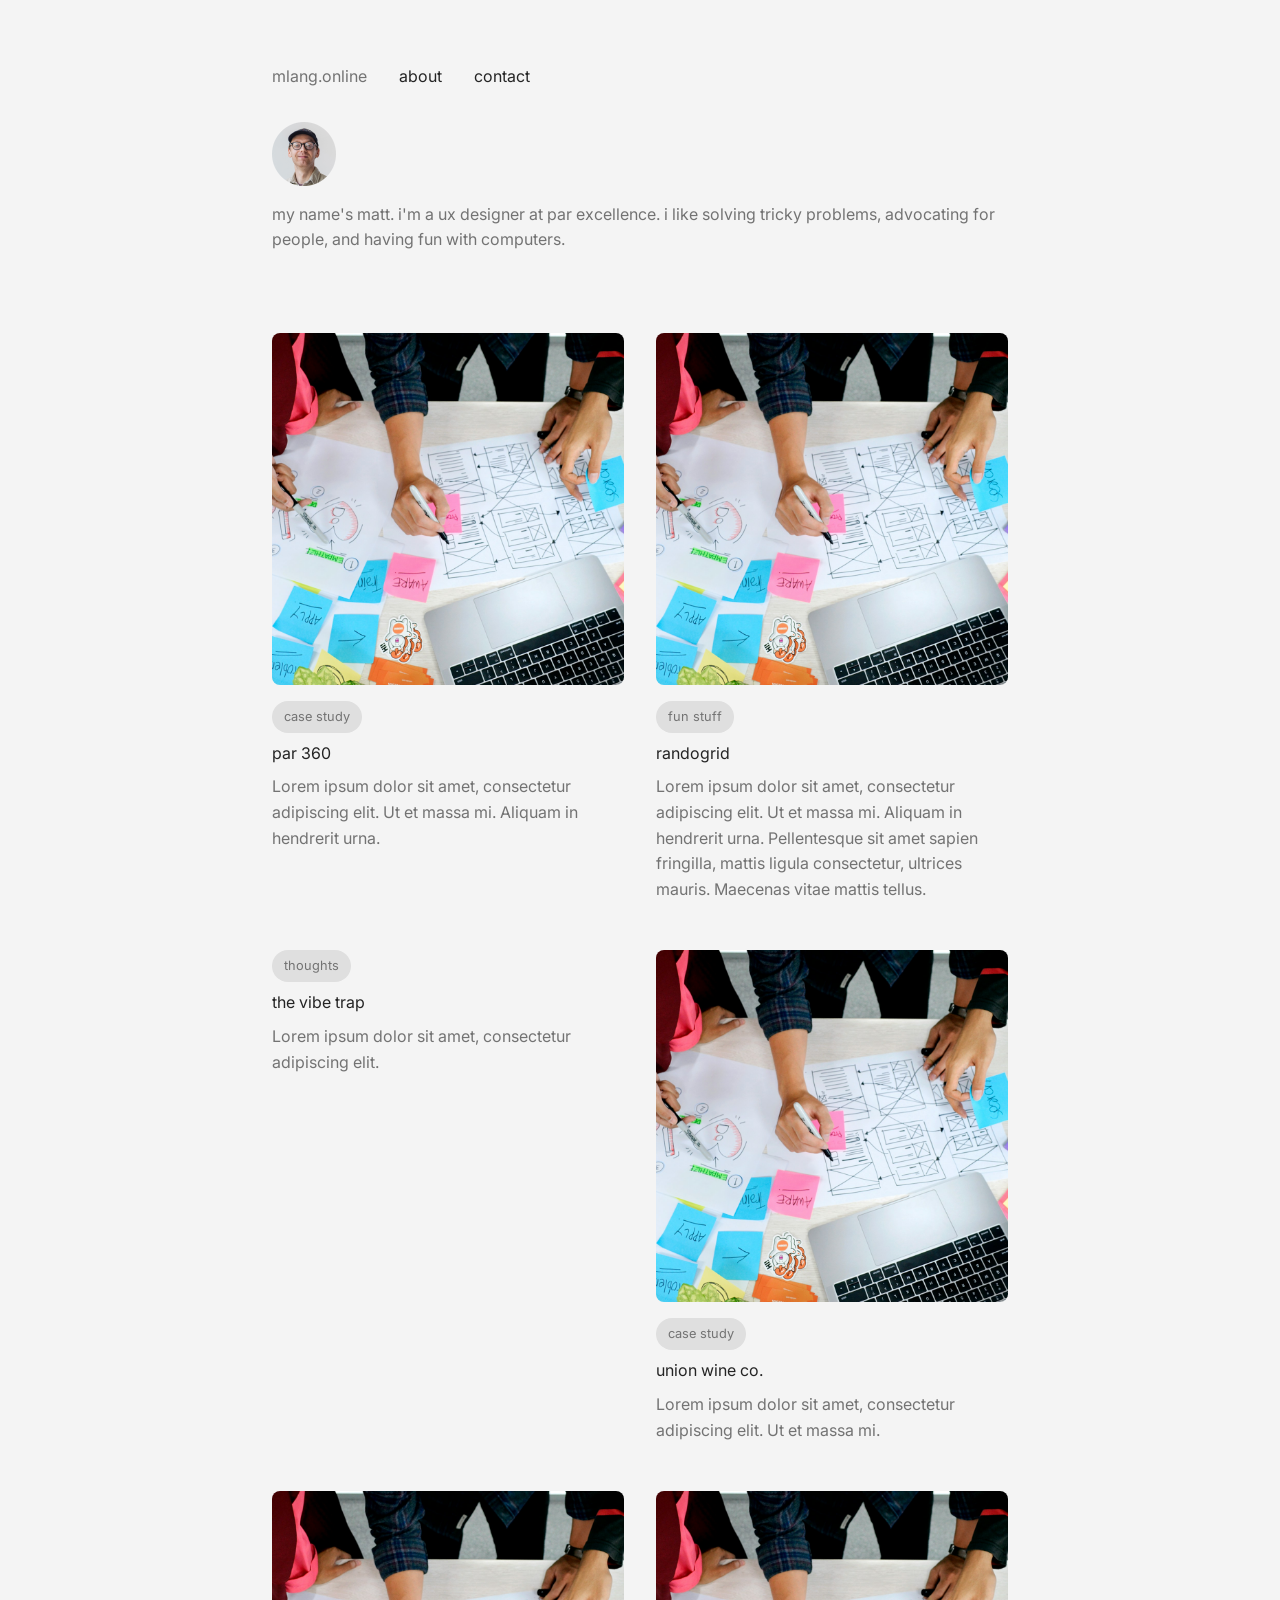
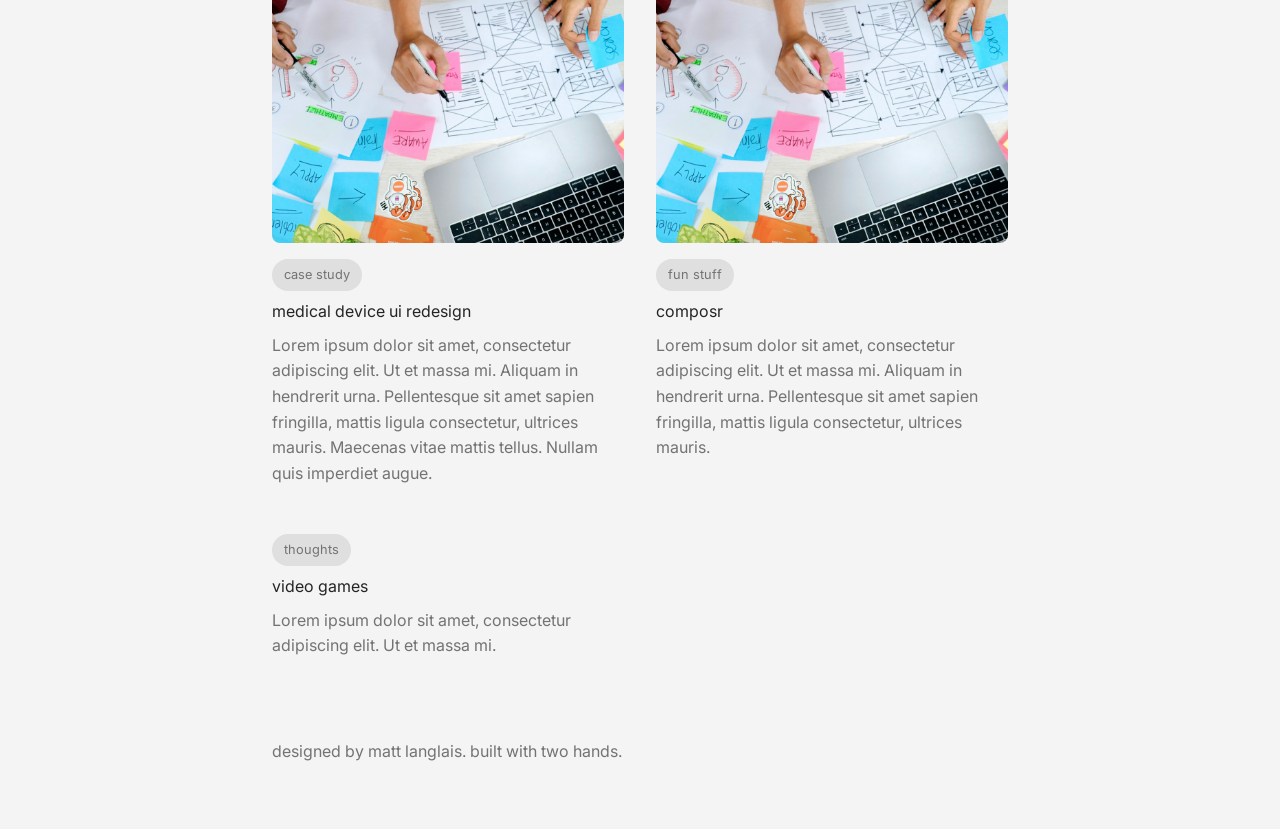
==== index.html @ 04b12a4b "Add files via upload" ====
<!DOCTYPE html>
<html lang="en">
    <head>
        <meta charset="UTF-8">
        <meta name="viewport" content="width=device-width, initial-scale=1.0">
        <title>mlang.online</title>

        <!-- Importing Inter -->
        <link rel="preconnect" href="https://fonts.googleapis.com">
        <link rel="preconnect" href="https://fonts.gstatic.com" crossorigin>
        <link href="https://fonts.googleapis.com/css2?family=Inter:wght@400;500;600;700&display=swap" rel="stylesheet">

        <link rel="stylesheet" href="style.css">
        <link rel="icon" href="images/mlang-favicon.png" type="image/png">
    </head>
    <body>
        <section>
            <div class="container">
                <div class="header">
                    <p>mlang.online</p>
                    <a href="/about" class="text-button">about</a>
                    <a href="/contact" class="text-button">contact</a>
                </div>
                <div class="hero">
                    <img src="images/me.png" alt="A professional headshot of a man wearing a baseball cap and smiling" class="hero-img">
                    <p>my name's matt. i'm a ux designer at par excellence. i like solving tricky problems, advocating for people, and having fun with computers.</p>
                </div>
            </div>
        </section>
        
        <section>
            <div class="container">
                    <div class="grid">
                        <a href="/project" class="card">
                            <img src="images/project-img-test.png" alt="test" class="card-img">
                            <p class="tag">case study</p>
                            <p class="p-title">par 360</p>
                            <p>Lorem ipsum dolor sit amet, consectetur adipiscing elit. Ut et massa mi. Aliquam in hendrerit urna.</p>
                        </a>
                        <a href="/project" class="card">
                            <img src="images/project-img-test.png" alt="test" class="card-img">
                            <p class="tag">fun stuff</p>
                            <p class="p-title">randogrid</p>
                            <p>Lorem ipsum dolor sit amet, consectetur adipiscing elit. Ut et massa mi. Aliquam in hendrerit urna. Pellentesque sit amet sapien fringilla, mattis ligula consectetur, ultrices mauris. Maecenas vitae mattis tellus.</p>
                        </a>
                        <a href="/project" class="card">
                            <p class="tag">thoughts</p>
                            <p class="p-title">the vibe trap</p>
                            <p>Lorem ipsum dolor sit amet, consectetur adipiscing elit.</p>
                        </a>
                        <a href="/project" class="card">
                            <img src="images/project-img-test.png" alt="test" class="card-img">
                            <p class="tag">case study</p>
                            <p class="p-title">union wine co.</p>
                            <p>Lorem ipsum dolor sit amet, consectetur adipiscing elit. Ut et massa mi.</p>
                        </a>
                        <a href="/project" class="card">
                            <img src="images/project-img-test.png" alt="test" class="card-img">
                            <p class="tag">case study</p>
                            <p class="p-title">medical device ui redesign</p>
                            <p>Lorem ipsum dolor sit amet, consectetur adipiscing elit. Ut et massa mi. Aliquam in hendrerit urna. Pellentesque sit amet sapien fringilla, mattis ligula consectetur, ultrices mauris. Maecenas vitae mattis tellus. Nullam quis imperdiet augue.</p>
                        </a>
                        <a href="/project" class="card">
                            <img src="images/project-img-test.png" alt="test" class="card-img">
                            <p class="tag">fun stuff</p>
                            <p class="p-title">composr</p>
                            <p>Lorem ipsum dolor sit amet, consectetur adipiscing elit. Ut et massa mi. Aliquam in hendrerit urna. Pellentesque sit amet sapien fringilla, mattis ligula consectetur, ultrices mauris.</p>
                        </a>
                        <a href="/project" class="card">
                            <p class="tag">thoughts</p>
                            <p class="p-title">video games</p>
                            <p>Lorem ipsum dolor sit amet, consectetur adipiscing elit. Ut et massa mi.</p>
                        </a>
                    </div>
            </div>
        </section>

        <section>
            <div class="container">
                <p>designed by matt langlais. built with two hands.</p>
            </div>
        </section>
    </body>
</html>
---- style.css ----
body,
h1,
h2,
h3,
h4,
h5,
h6,
p,
ul,
ol {
    margin: 0;
}

* {
    box-sizing: border-box;
}

:root {
    --font-body: "Inter", system-ui, sans-serif;
    --color-text: #737373;
    --color-text-button: #242424;
    --color-background: #f4f4f4;
    --color-card: white;
    --line-height: 1.6rem;
}

body {
    display: flex;
    flex-direction: column;
    align-items: center;
    margin: 0;
    padding: 5vw;
    gap: 4rem;
    font-family: var(--font-body);
    color: var(--color-text);
    background: var(--color-background);
}

section {
    display: flex;
    flex-direction: column;
    align-items: center;
    gap: 4rem;
    width: 100%;
}

.container {
    display: flex;
    flex-direction: column;
    align-items: flex-start;
    width: 100%;
    max-width: 736px;
    gap: 2rem;
}

.grid {
    display: grid;
    grid-template-columns: repeat(2, 1fr);
    column-gap: 2rem;
    row-gap: 1rem;
}

.header {
    display: flex;
    flex-direction: row;
    align-items: flex-start;
    gap: 2rem;
}

.hero {
    display: flex;
    flex-direction: column;
    gap: 1rem;
}

.card {
    position: relative;
    display: flex;
    flex-direction: column;
    align-items: flex-start;
    gap: 0.5rem;
    width: 100%;
    padding: 1rem 0;
    border-radius: 0.5rem;
    text-decoration: none;
    color: inherit;
}

.card::before {
    content: "";
    position: absolute;
    top: 0;
    bottom: 0;
    left: -1rem;
    right: -1rem;
    border-radius: 0.5rem;
    background: transparent;
    z-index: -1;

}

.card:hover::before {
    background-color: #ededed;
}

h1 {
    font-size: 3rem;
    line-height: 4rem;
    font-weight: 700;
}

p {
    max-width: 100%;
    font-size: 1rem;
    line-height: var(--line-height);
    font-weight: 400;
}

.p-title {
    color: #242424;
}

.tag {
    font-size: 0.8rem;
    line-height: 1rem;
    background-color: #dfdfdf;
    padding: 0.5rem 0.75rem;
    border-radius: 4rem;
    width: auto;
}

.text-button {
    display: inline-flex;
    color: var(--color-text-button);
    border: none;
    font-size: 1rem;
    line-height: var(--line-height);
    font-weight: 400;
    cursor: pointer;
    text-decoration: none;
}

.text-button:hover {
    text-decoration: underline;
}

img {
    display: block;
    max-width: 100%;
    height: auto;
    border-radius: 0.5rem;
}

.hero-img {
    width: 4rem;
}

.card-img {
    width: 100%;
    aspect-ratio: 1/1;
    object-fit: cover;
    margin-bottom: 0.5rem;
}
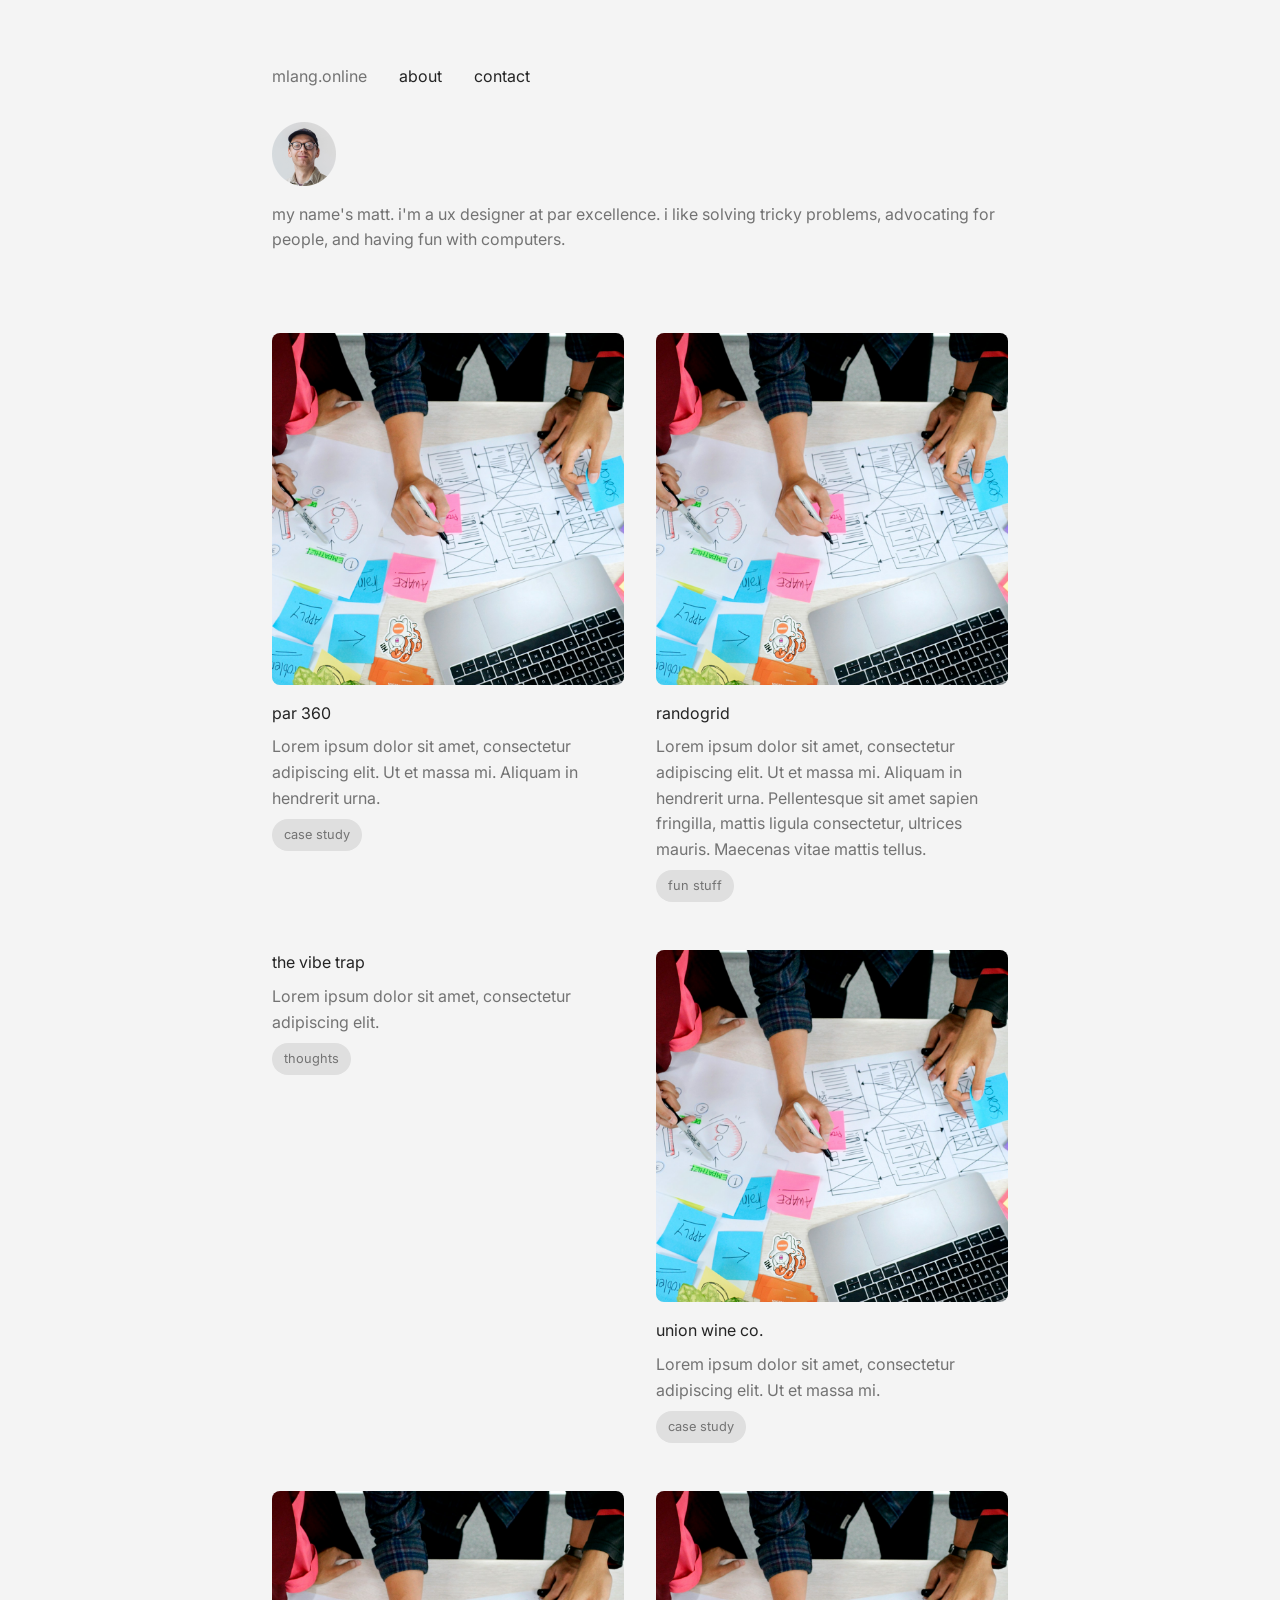
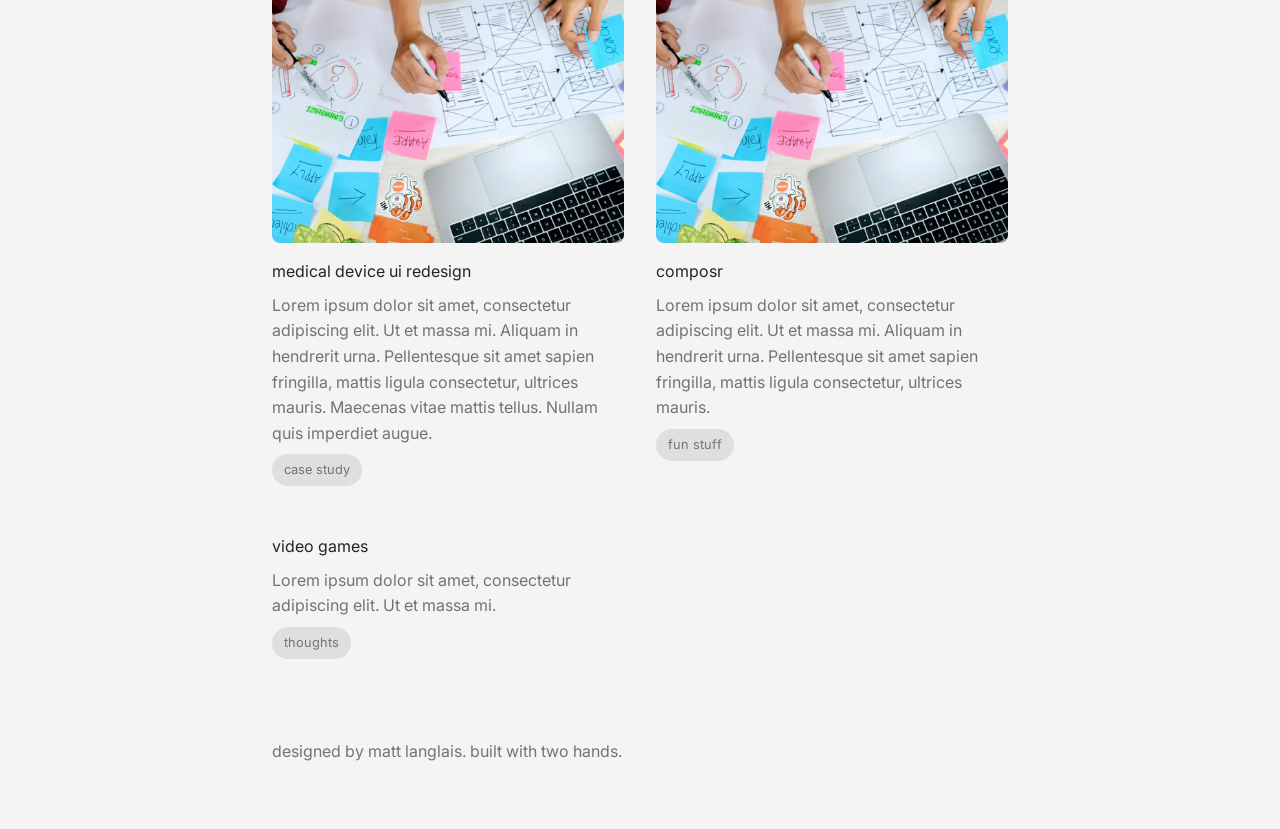
==== commit bdc970d7: "Adding js for home page grid" ====
--- a/index.html
+++ b/index.html
@@ -33,43 +33,43 @@
                     <div class="grid">
                         <a href="/project" class="card">
                             <img src="images/project-img-test.png" alt="test" class="card-img">
-                            <p class="tag">case study</p>
                             <p class="p-title">par 360</p>
                             <p>Lorem ipsum dolor sit amet, consectetur adipiscing elit. Ut et massa mi. Aliquam in hendrerit urna.</p>
+                            <p class="tag">case study</p>
                         </a>
                         <a href="/project" class="card">
                             <img src="images/project-img-test.png" alt="test" class="card-img">
-                            <p class="tag">fun stuff</p>
                             <p class="p-title">randogrid</p>
                             <p>Lorem ipsum dolor sit amet, consectetur adipiscing elit. Ut et massa mi. Aliquam in hendrerit urna. Pellentesque sit amet sapien fringilla, mattis ligula consectetur, ultrices mauris. Maecenas vitae mattis tellus.</p>
+                            <p class="tag">fun stuff</p>
                         </a>
                         <a href="/project" class="card">
-                            <p class="tag">thoughts</p>
                             <p class="p-title">the vibe trap</p>
                             <p>Lorem ipsum dolor sit amet, consectetur adipiscing elit.</p>
+                            <p class="tag">thoughts</p>
                         </a>
                         <a href="/project" class="card">
                             <img src="images/project-img-test.png" alt="test" class="card-img">
-                            <p class="tag">case study</p>
                             <p class="p-title">union wine co.</p>
                             <p>Lorem ipsum dolor sit amet, consectetur adipiscing elit. Ut et massa mi.</p>
+                            <p class="tag">case study</p>
                         </a>
                         <a href="/project" class="card">
                             <img src="images/project-img-test.png" alt="test" class="card-img">
-                            <p class="tag">case study</p>
                             <p class="p-title">medical device ui redesign</p>
                             <p>Lorem ipsum dolor sit amet, consectetur adipiscing elit. Ut et massa mi. Aliquam in hendrerit urna. Pellentesque sit amet sapien fringilla, mattis ligula consectetur, ultrices mauris. Maecenas vitae mattis tellus. Nullam quis imperdiet augue.</p>
+                            <p class="tag">case study</p>
                         </a>
                         <a href="/project" class="card">
                             <img src="images/project-img-test.png" alt="test" class="card-img">
-                            <p class="tag">fun stuff</p>
                             <p class="p-title">composr</p>
                             <p>Lorem ipsum dolor sit amet, consectetur adipiscing elit. Ut et massa mi. Aliquam in hendrerit urna. Pellentesque sit amet sapien fringilla, mattis ligula consectetur, ultrices mauris.</p>
+                            <p class="tag">fun stuff</p>
                         </a>
                         <a href="/project" class="card">
-                            <p class="tag">thoughts</p>
                             <p class="p-title">video games</p>
                             <p>Lorem ipsum dolor sit amet, consectetur adipiscing elit. Ut et massa mi.</p>
+                            <p class="tag">thoughts</p>
                         </a>
                     </div>
             </div>
@@ -80,5 +80,7 @@
                 <p>designed by matt langlais. built with two hands.</p>
             </div>
         </section>
+    
+        <script src="script.js"></script>
     </body>
 </html>
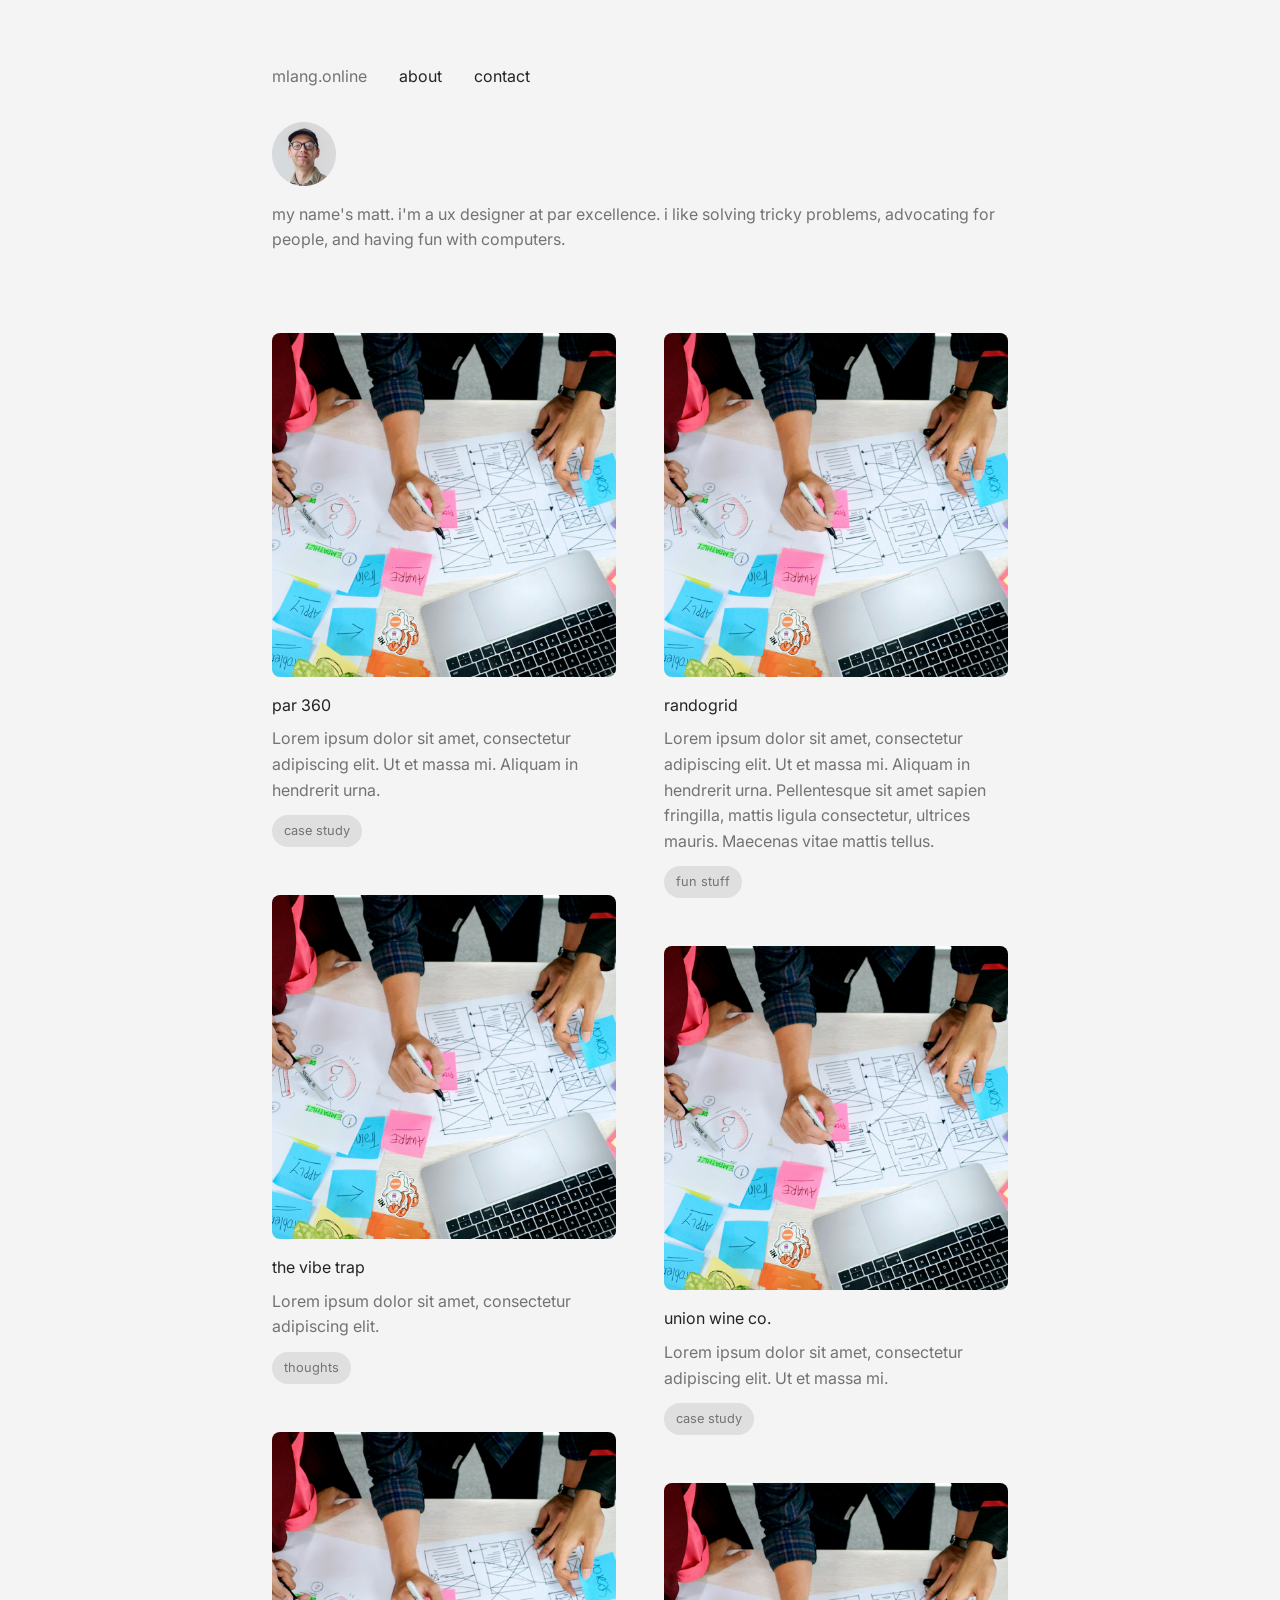
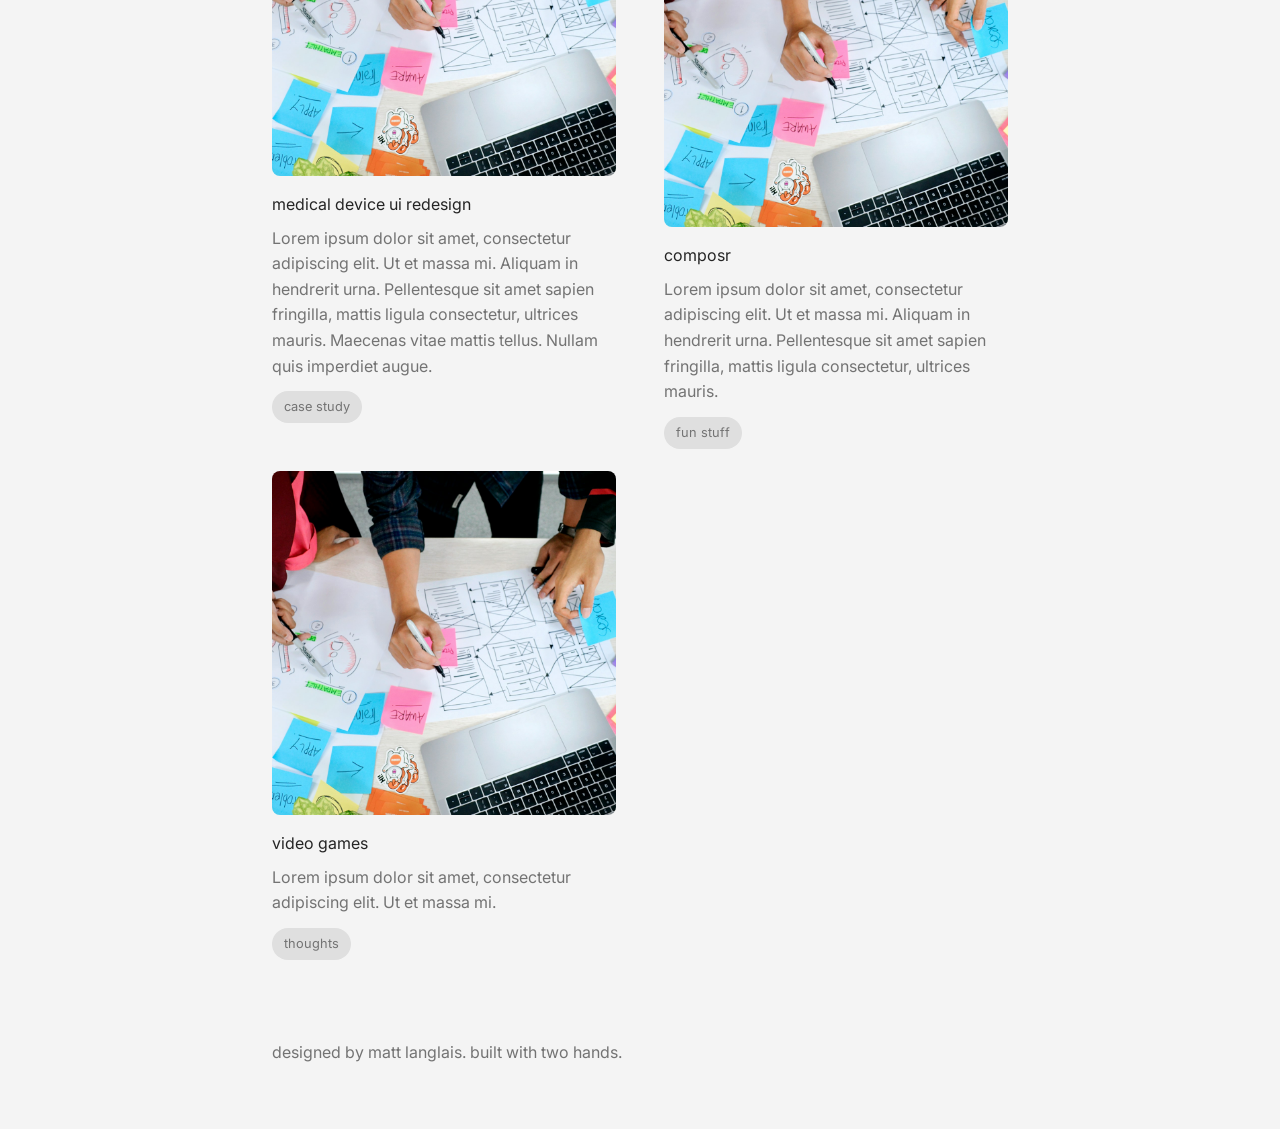
==== commit 0e228170: "Add files via upload" ====
--- a/index.html
+++ b/index.html
@@ -44,6 +44,7 @@
                             <p class="tag">fun stuff</p>
                         </a>
                         <a href="/project" class="card">
+                            <img src="images/project-img-test.png" alt="test" class="card-img">
                             <p class="p-title">the vibe trap</p>
                             <p>Lorem ipsum dolor sit amet, consectetur adipiscing elit.</p>
                             <p class="tag">thoughts</p>
@@ -67,6 +68,7 @@
                             <p class="tag">fun stuff</p>
                         </a>
                         <a href="/project" class="card">
+                            <img src="images/project-img-test.png" alt="test" class="card-img">
                             <p class="p-title">video games</p>
                             <p>Lorem ipsum dolor sit amet, consectetur adipiscing elit. Ut et massa mi.</p>
                             <p class="tag">thoughts</p>
--- a/style.css
+++ b/style.css
@@ -54,10 +54,16 @@
 }
 
 .grid {
-    display: grid;
-    grid-template-columns: repeat(2, 1fr);
-    column-gap: 2rem;
-    row-gap: 1rem;
+    display: flex;
+    gap: 3rem;
+    align-items: flex-start;
+}
+
+.column {
+    flex: 1;
+    display: flex;
+    flex-direction: column;
+    gap: 1rem;
 }
 
 .header {
@@ -127,6 +133,7 @@
     padding: 0.5rem 0.75rem;
     border-radius: 4rem;
     width: auto;
+    margin-top: 0.25rem;
 }
 
 .text-button {
@@ -160,4 +167,15 @@
     aspect-ratio: 1/1;
     object-fit: cover;
     margin-bottom: 0.5rem;
+}
+
+@media (max-width: 700px) {
+    .grid {
+        flex-direction: column;
+        gap: 0;
+    }
+
+    .column {
+        width: 100%;
+    }
 }
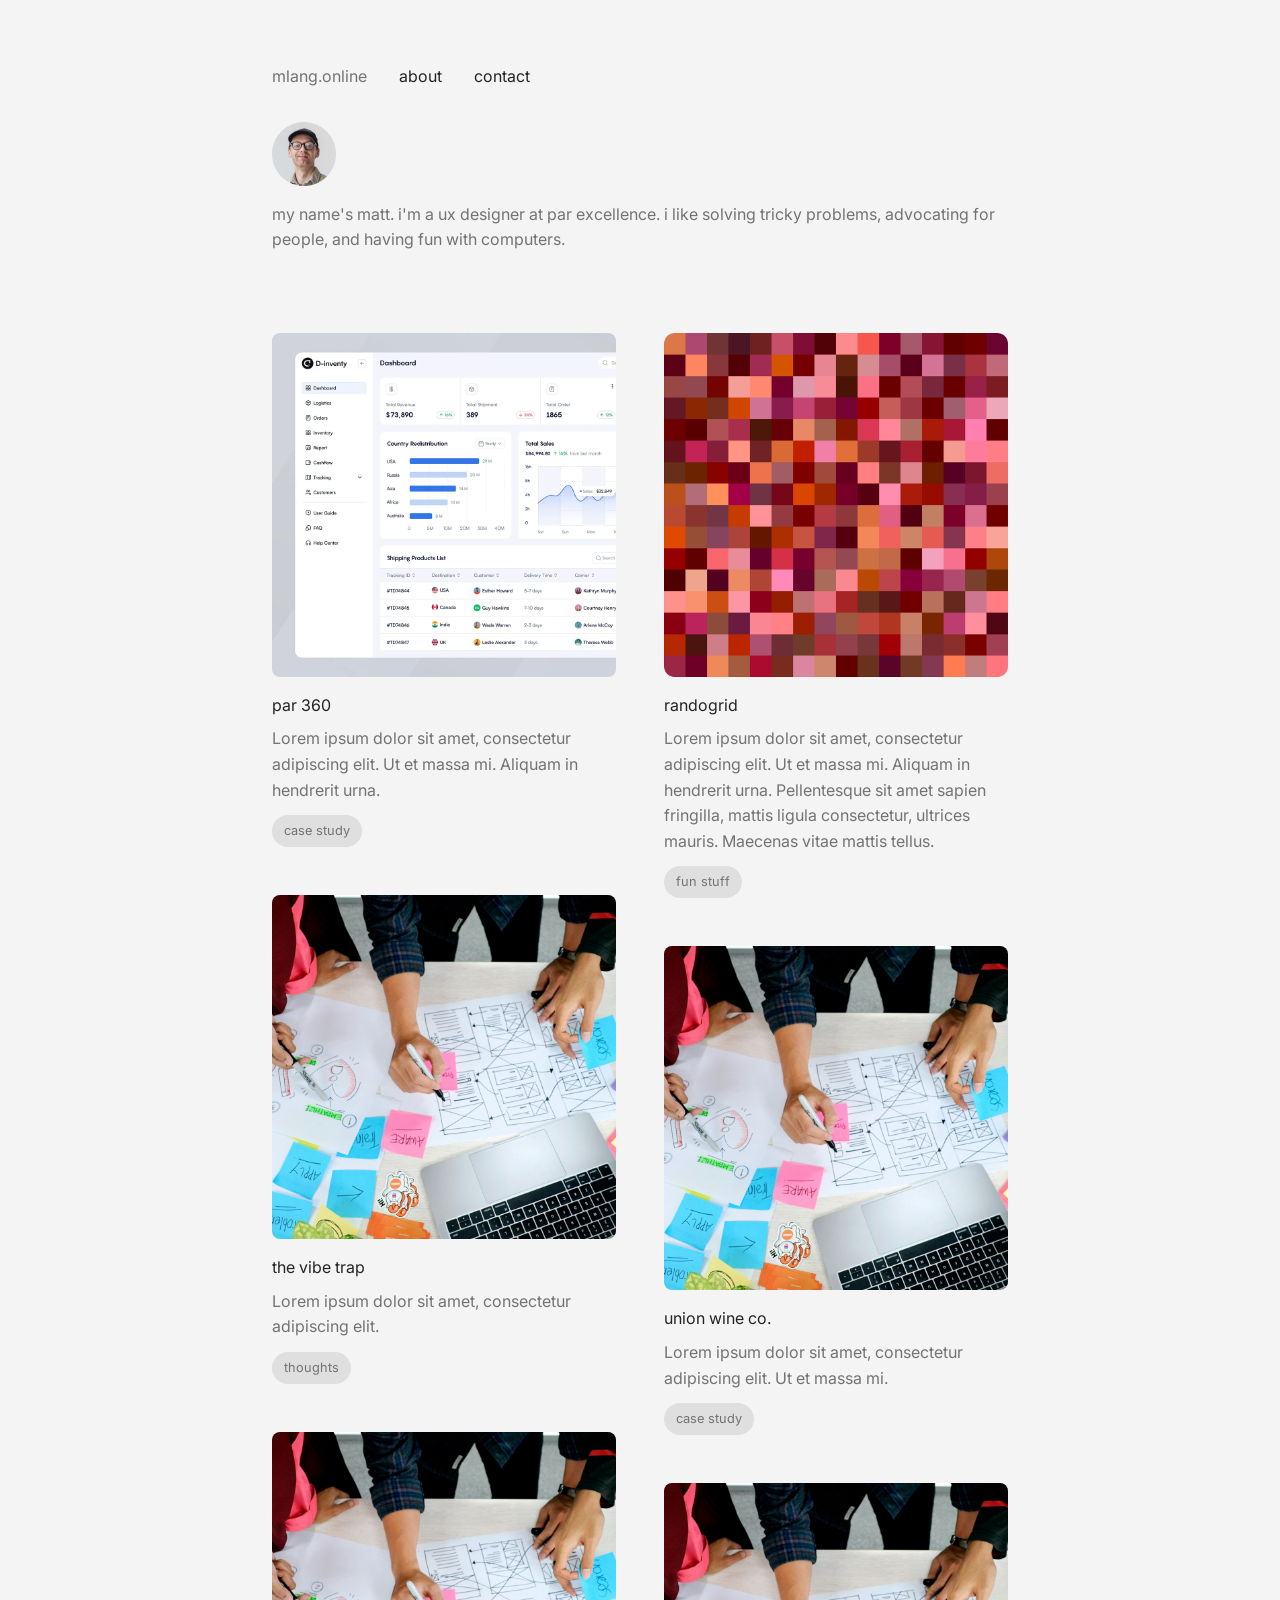
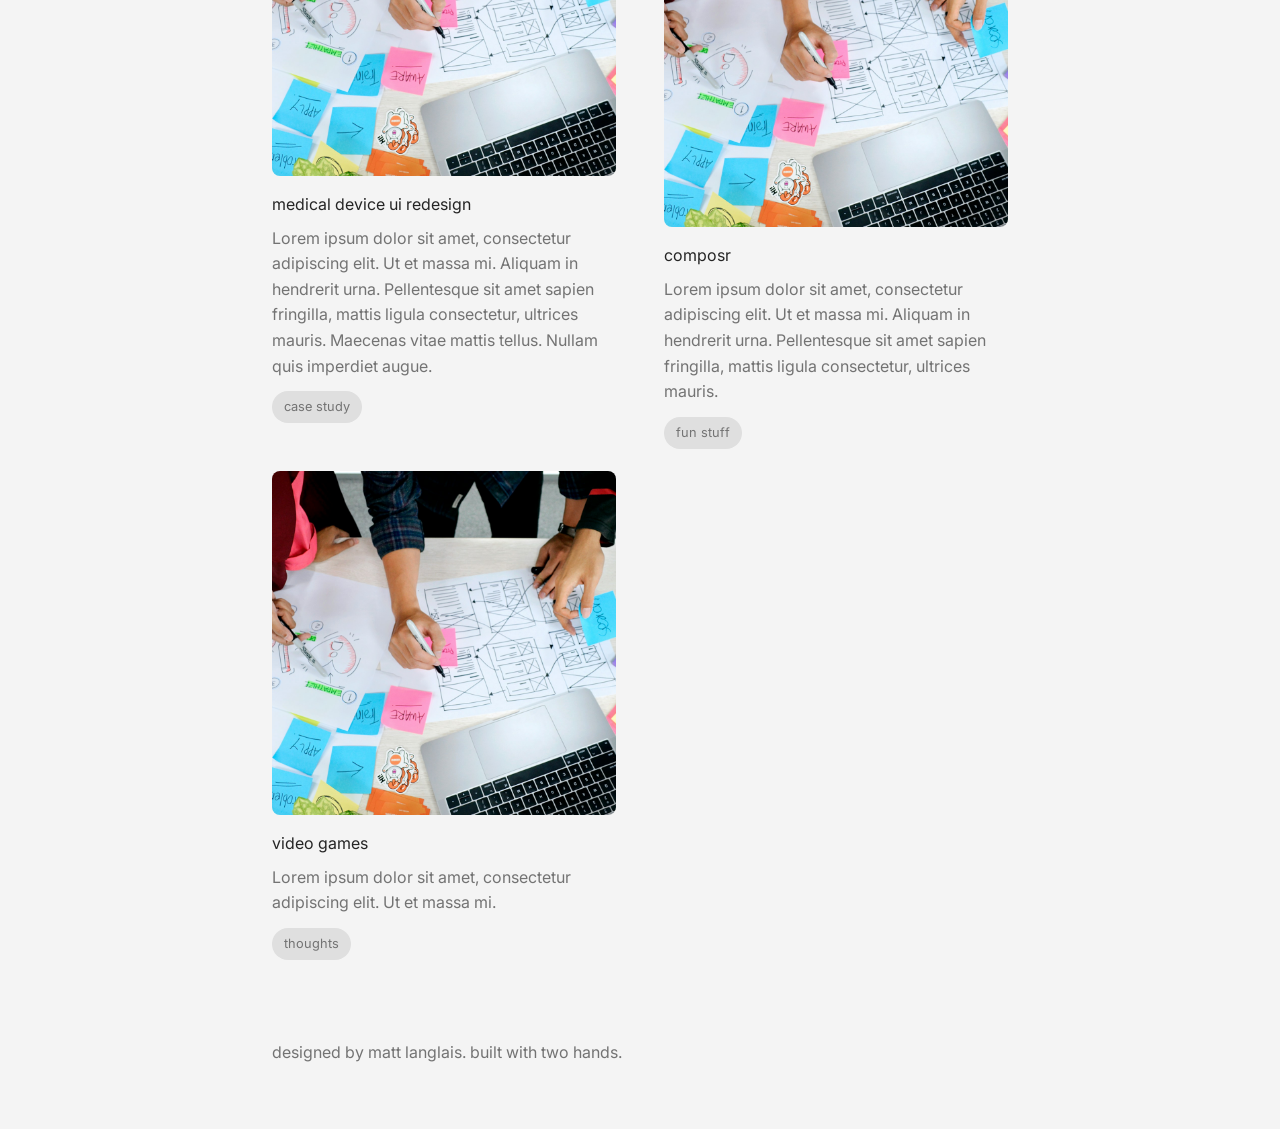
==== commit 543a71ec: "Add files via upload" ====
--- a/index.html
+++ b/index.html
@@ -32,13 +32,13 @@
             <div class="container">
                     <div class="grid">
                         <a href="/project" class="card">
-                            <img src="images/project-img-test.png" alt="test" class="card-img">
+                            <img src="images/par-360.png" alt="test" class="card-img">
                             <p class="p-title">par 360</p>
                             <p>Lorem ipsum dolor sit amet, consectetur adipiscing elit. Ut et massa mi. Aliquam in hendrerit urna.</p>
                             <p class="tag">case study</p>
                         </a>
                         <a href="/project" class="card">
-                            <img src="images/project-img-test.png" alt="test" class="card-img">
+                            <img src="images/randogrid.png" alt="test" class="card-img">
                             <p class="p-title">randogrid</p>
                             <p>Lorem ipsum dolor sit amet, consectetur adipiscing elit. Ut et massa mi. Aliquam in hendrerit urna. Pellentesque sit amet sapien fringilla, mattis ligula consectetur, ultrices mauris. Maecenas vitae mattis tellus.</p>
                             <p class="tag">fun stuff</p>
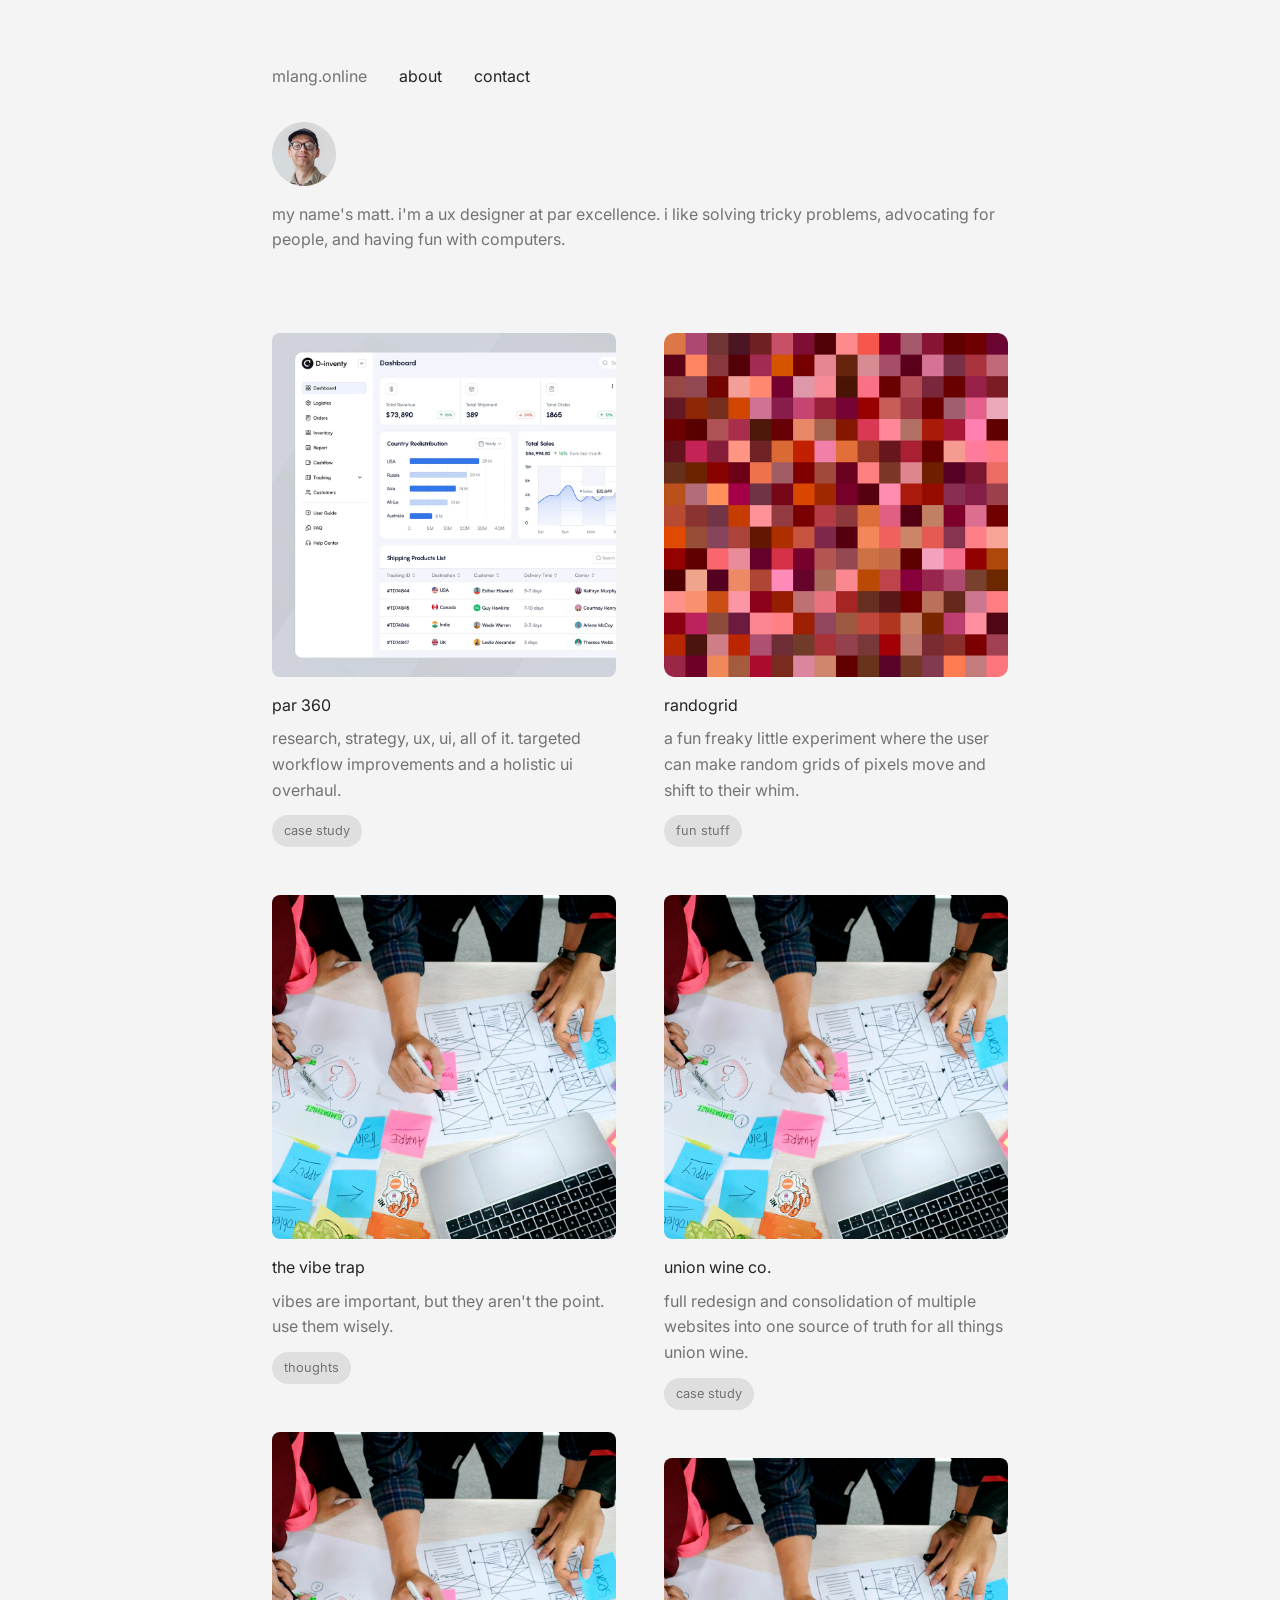
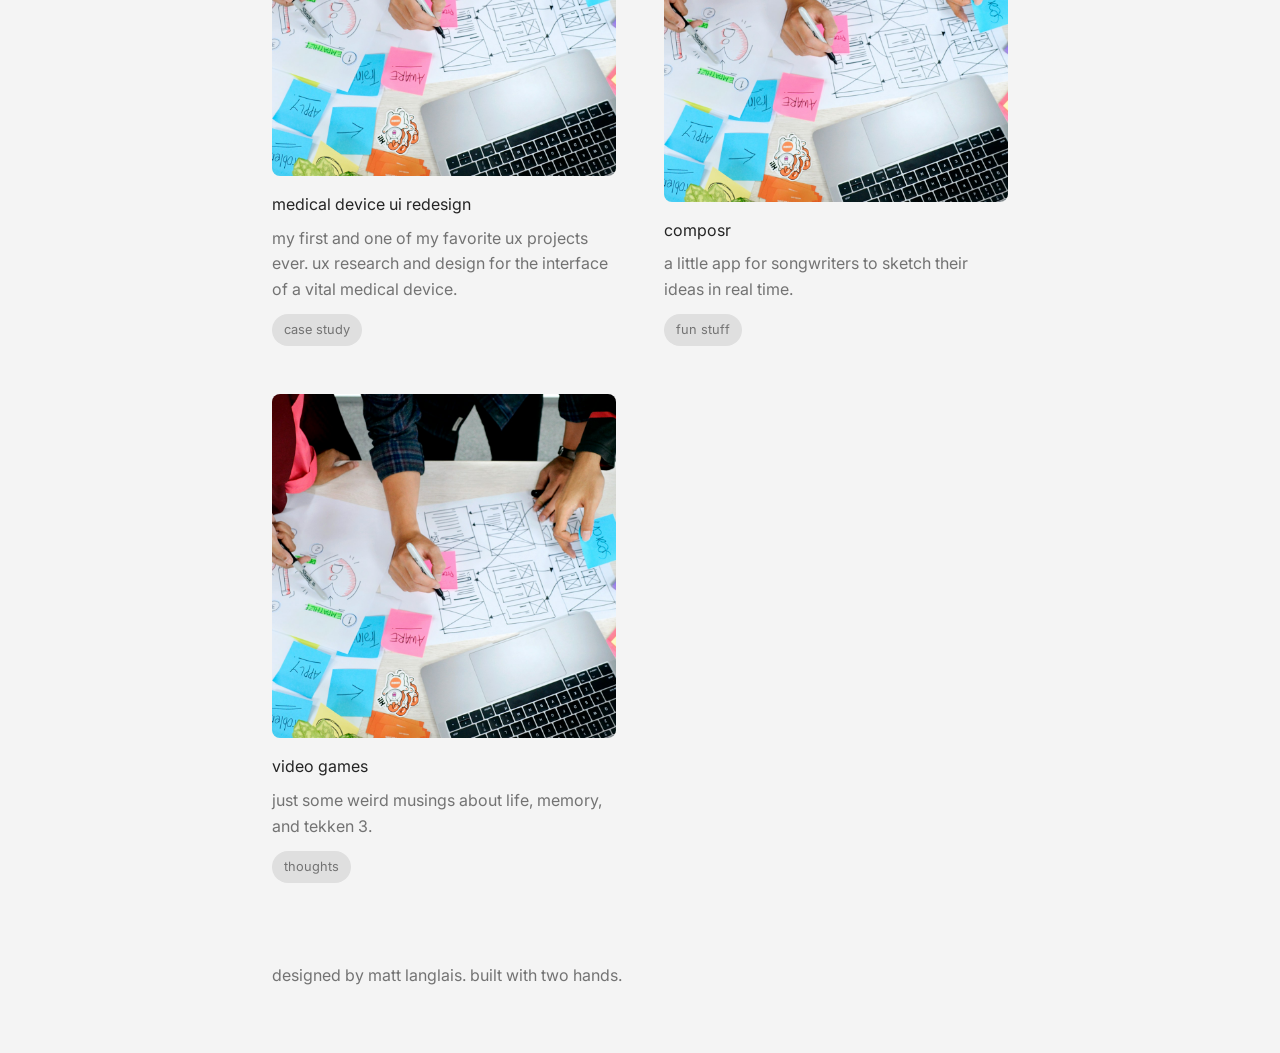
==== commit ea8e93d5: "Add files via upload" ====
--- a/index.html
+++ b/index.html
@@ -34,43 +34,43 @@
                         <a href="/project" class="card">
                             <img src="images/par-360.png" alt="test" class="card-img">
                             <p class="p-title">par 360</p>
-                            <p>Lorem ipsum dolor sit amet, consectetur adipiscing elit. Ut et massa mi. Aliquam in hendrerit urna.</p>
+                            <p>research, strategy, ux, ui, all of it. targeted workflow improvements and a holistic ui overhaul.</p>
                             <p class="tag">case study</p>
                         </a>
                         <a href="/project" class="card">
                             <img src="images/randogrid.png" alt="test" class="card-img">
                             <p class="p-title">randogrid</p>
-                            <p>Lorem ipsum dolor sit amet, consectetur adipiscing elit. Ut et massa mi. Aliquam in hendrerit urna. Pellentesque sit amet sapien fringilla, mattis ligula consectetur, ultrices mauris. Maecenas vitae mattis tellus.</p>
+                            <p>a fun freaky little experiment where the user can make random grids of pixels move and shift to their whim.</p>
                             <p class="tag">fun stuff</p>
                         </a>
                         <a href="/project" class="card">
                             <img src="images/project-img-test.png" alt="test" class="card-img">
                             <p class="p-title">the vibe trap</p>
-                            <p>Lorem ipsum dolor sit amet, consectetur adipiscing elit.</p>
+                            <p>vibes are important, but they aren't the point. use them wisely.</p>
                             <p class="tag">thoughts</p>
                         </a>
                         <a href="/project" class="card">
                             <img src="images/project-img-test.png" alt="test" class="card-img">
                             <p class="p-title">union wine co.</p>
-                            <p>Lorem ipsum dolor sit amet, consectetur adipiscing elit. Ut et massa mi.</p>
+                            <p>full redesign and consolidation of multiple websites into one source of truth for all things union wine.</p>
                             <p class="tag">case study</p>
                         </a>
                         <a href="/project" class="card">
                             <img src="images/project-img-test.png" alt="test" class="card-img">
                             <p class="p-title">medical device ui redesign</p>
-                            <p>Lorem ipsum dolor sit amet, consectetur adipiscing elit. Ut et massa mi. Aliquam in hendrerit urna. Pellentesque sit amet sapien fringilla, mattis ligula consectetur, ultrices mauris. Maecenas vitae mattis tellus. Nullam quis imperdiet augue.</p>
+                            <p>my first and one of my favorite ux projects ever. ux research and design for the interface of a vital medical device.</p>
                             <p class="tag">case study</p>
                         </a>
                         <a href="/project" class="card">
                             <img src="images/project-img-test.png" alt="test" class="card-img">
                             <p class="p-title">composr</p>
-                            <p>Lorem ipsum dolor sit amet, consectetur adipiscing elit. Ut et massa mi. Aliquam in hendrerit urna. Pellentesque sit amet sapien fringilla, mattis ligula consectetur, ultrices mauris.</p>
+                            <p>a little app for songwriters to sketch their ideas in real time.</p>
                             <p class="tag">fun stuff</p>
                         </a>
                         <a href="/project" class="card">
                             <img src="images/project-img-test.png" alt="test" class="card-img">
                             <p class="p-title">video games</p>
-                            <p>Lorem ipsum dolor sit amet, consectetur adipiscing elit. Ut et massa mi.</p>
+                            <p>just some weird musings about life, memory, and tekken 3.</p>
                             <p class="tag">thoughts</p>
                         </a>
                     </div>
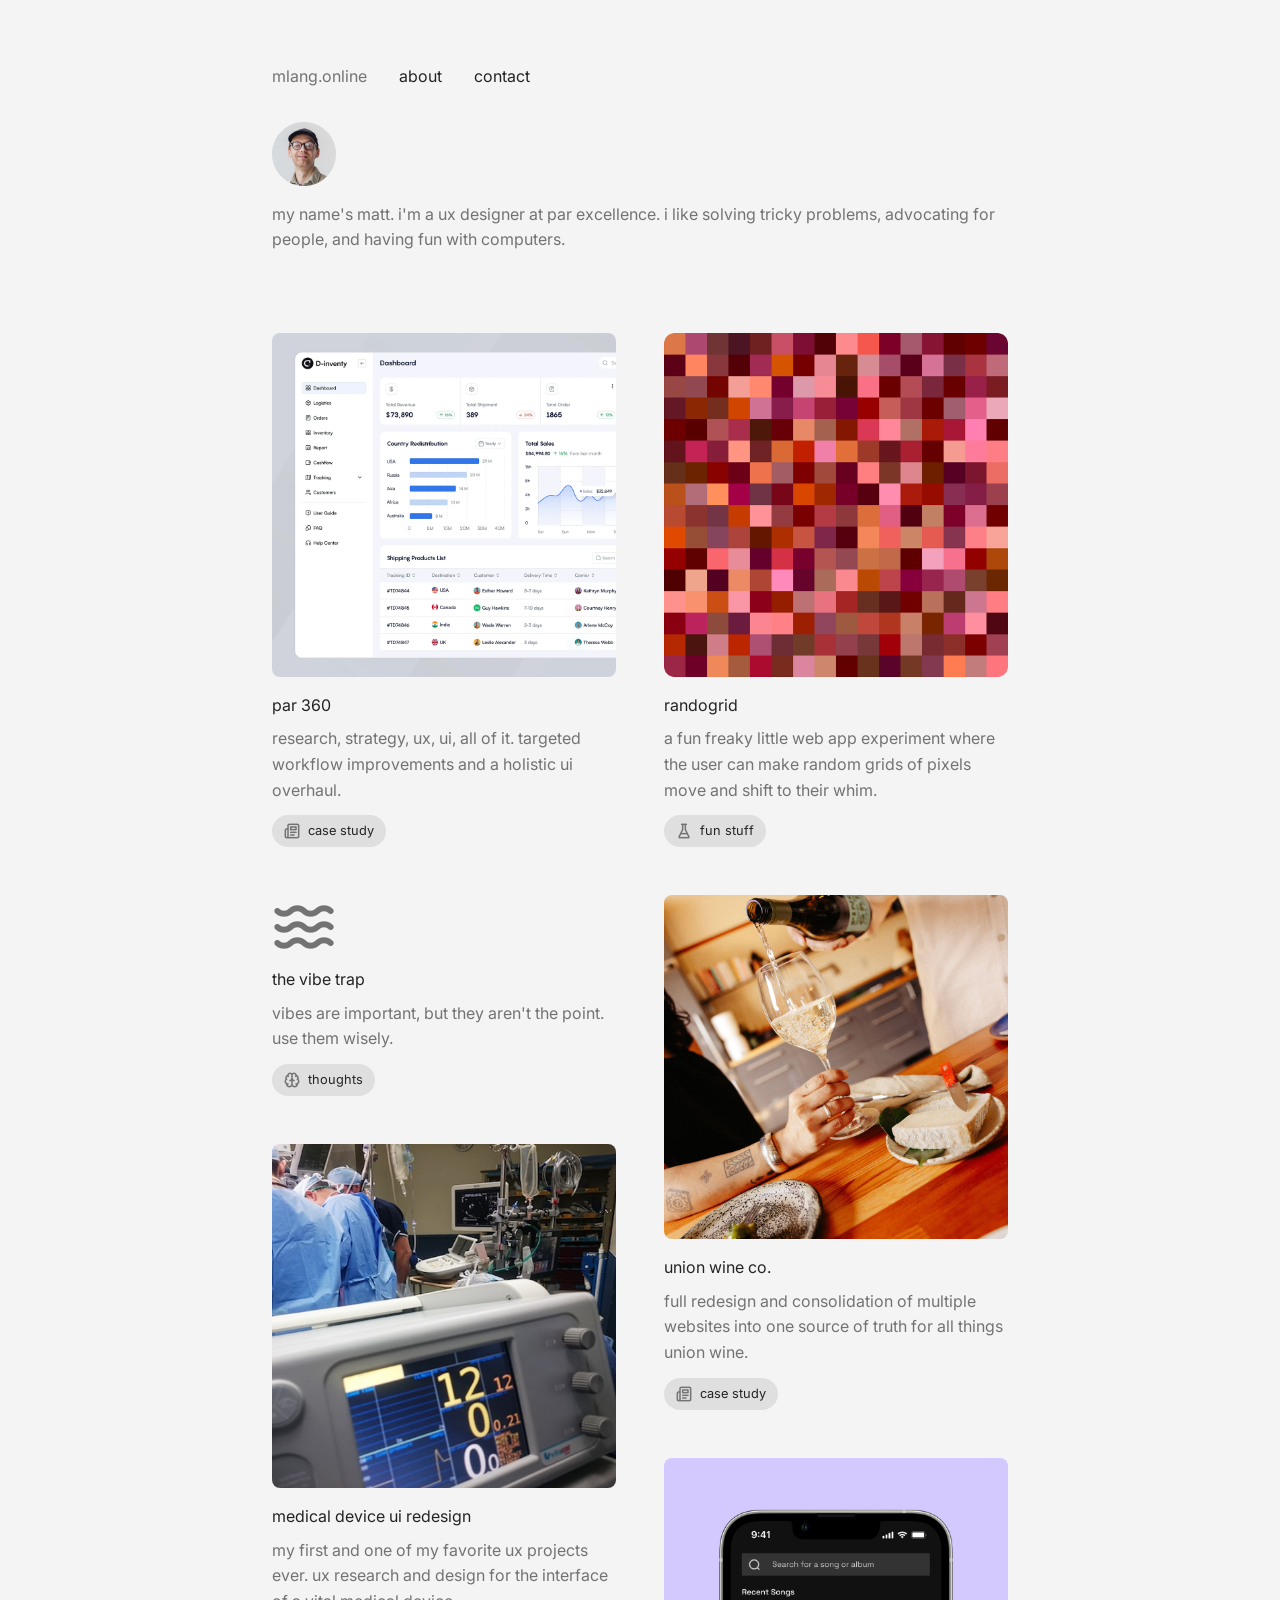
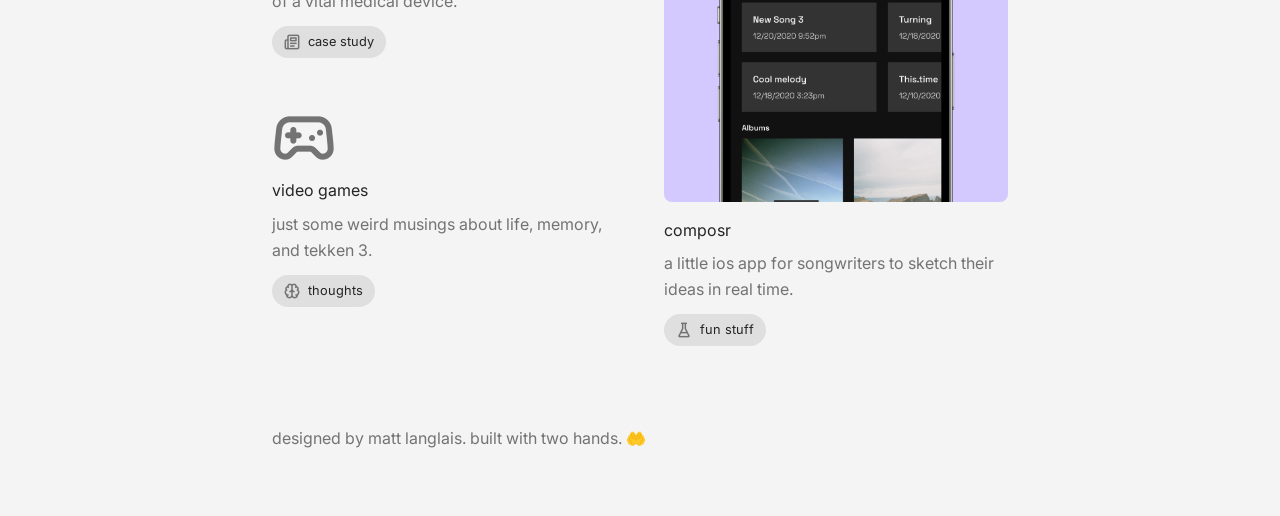
==== commit fec4967c: "Add files via upload" ====
--- a/index.html
+++ b/index.html
@@ -35,43 +35,64 @@
                             <img src="images/par-360.png" alt="test" class="card-img">
                             <p class="p-title">par 360</p>
                             <p>research, strategy, ux, ui, all of it. targeted workflow improvements and a holistic ui overhaul.</p>
-                            <p class="tag">case study</p>
+                            <span class="tag">
+                                <img src="images/icons/case-study.png" alt="" aria-hidden="true">
+                                case study
+                            </span>
                         </a>
                         <a href="/project" class="card">
                             <img src="images/randogrid.png" alt="test" class="card-img">
                             <p class="p-title">randogrid</p>
-                            <p>a fun freaky little experiment where the user can make random grids of pixels move and shift to their whim.</p>
-                            <p class="tag">fun stuff</p>
+                            <p>a fun freaky little web app experiment where the user can make random grids of pixels move and shift to their whim.</p>
+                            <span class="tag">
+                                <img src="images/icons/fun-stuff.png" alt="" aria-hidden="true">
+                                fun stuff
+                            </span>
                         </a>
                         <a href="/project" class="card">
-                            <img src="images/project-img-test.png" alt="test" class="card-img">
+                            <img src="images/icons/vibe-trap.png" alt="" class="hero-img" aria-hidden="true">
                             <p class="p-title">the vibe trap</p>
                             <p>vibes are important, but they aren't the point. use them wisely.</p>
-                            <p class="tag">thoughts</p>
+                            <span class="tag">
+                                <img src="images/icons/thoughts.png" alt="" aria-hidden="true">
+                                thoughts
+                            </span>
                         </a>
                         <a href="/project" class="card">
-                            <img src="images/project-img-test.png" alt="test" class="card-img">
+                            <img src="images/union-wine.jpg" alt="test" class="card-img">
                             <p class="p-title">union wine co.</p>
                             <p>full redesign and consolidation of multiple websites into one source of truth for all things union wine.</p>
-                            <p class="tag">case study</p>
+                            <span class="tag">
+                                <img src="images/icons/case-study.png" alt="" aria-hidden="true">
+                                case study
+                            </span>
                         </a>
                         <a href="/project" class="card">
-                            <img src="images/project-img-test.png" alt="test" class="card-img">
+                            <img src="images/medical-device.png" alt="test" class="card-img">
                             <p class="p-title">medical device ui redesign</p>
                             <p>my first and one of my favorite ux projects ever. ux research and design for the interface of a vital medical device.</p>
-                            <p class="tag">case study</p>
+                            <span class="tag">
+                                <img src="images/icons/case-study.png" alt="" aria-hidden="true">
+                                case study
+                            </span>
                         </a>
                         <a href="/project" class="card">
-                            <img src="images/project-img-test.png" alt="test" class="card-img">
+                            <img src="images/composr.png" alt="test" class="card-img">
                             <p class="p-title">composr</p>
-                            <p>a little app for songwriters to sketch their ideas in real time.</p>
-                            <p class="tag">fun stuff</p>
+                            <p>a little ios app for songwriters to sketch their ideas in real time.</p>
+                            <span class="tag">
+                                <img src="images/icons/fun-stuff.png" alt="" aria-hidden="true">
+                                fun stuff
+                            </span>
                         </a>
                         <a href="/project" class="card">
-                            <img src="images/project-img-test.png" alt="test" class="card-img">
+                            <img src="images/icons/video-games.png" alt="" class="hero-img" aria-hidden="true">
                             <p class="p-title">video games</p>
                             <p>just some weird musings about life, memory, and tekken 3.</p>
-                            <p class="tag">thoughts</p>
+                            <span class="tag">
+                                <img src="images/icons/thoughts.png" alt="" aria-hidden="true">
+                                thoughts
+                            </span>
                         </a>
                     </div>
             </div>
@@ -79,7 +100,7 @@
 
         <section>
             <div class="container">
-                <p>designed by matt langlais. built with two hands.</p>
+                <p>designed by matt langlais. built with two hands. 🤲</p>
             </div>
         </section>
     
--- a/style.css
+++ b/style.css
@@ -127,13 +127,22 @@
 }
 
 .tag {
+    display: inline-flex;
+    align-items: center;
+    gap: 0.5rem;
+    padding: 0.5rem 0.75rem;
+    border-radius: 8rem;
     font-size: 0.8rem;
     line-height: 1rem;
     background-color: #dfdfdf;
-    padding: 0.5rem 0.75rem;
-    border-radius: 4rem;
-    width: auto;
+    color: var(--color-text-button);
     margin-top: 0.25rem;
+}
+
+.tag img {
+    width: 1rem;
+    height: 1rem;
+    border-radius: 0px;
 }
 
 .text-button {
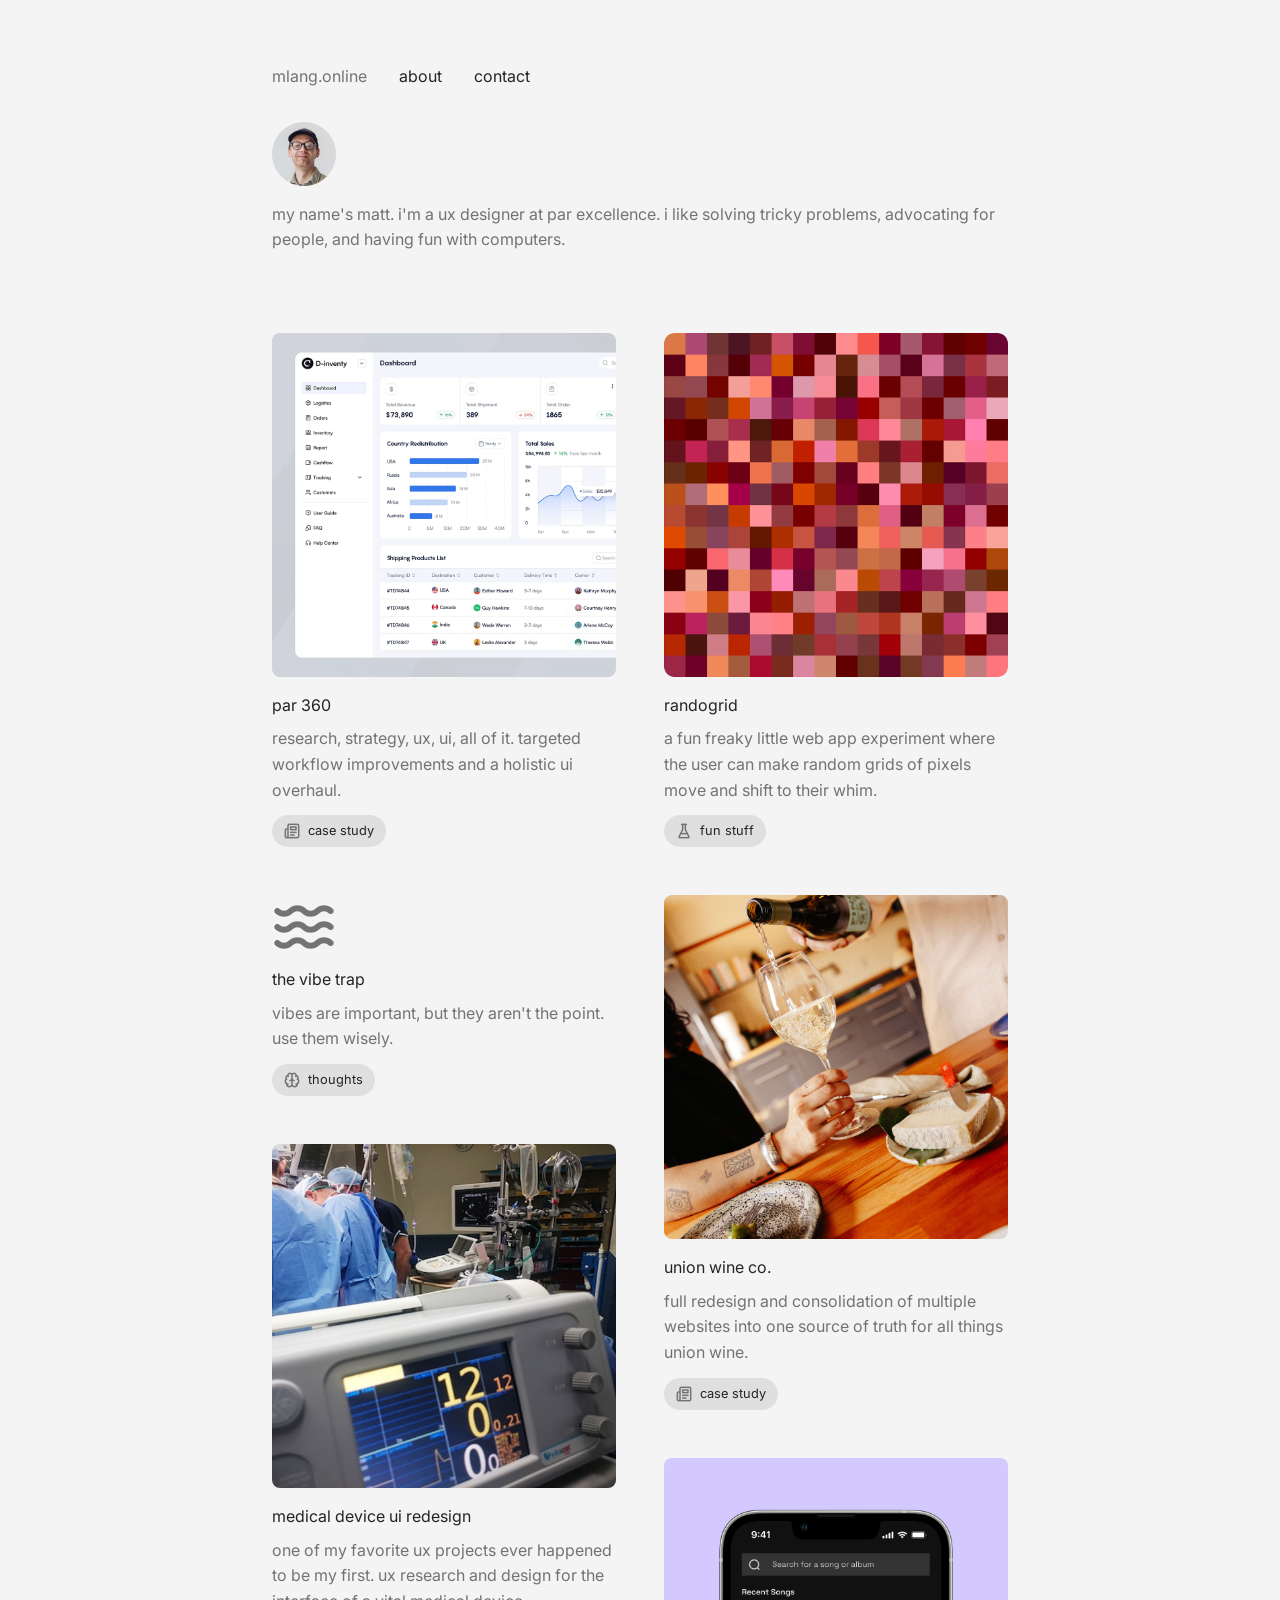
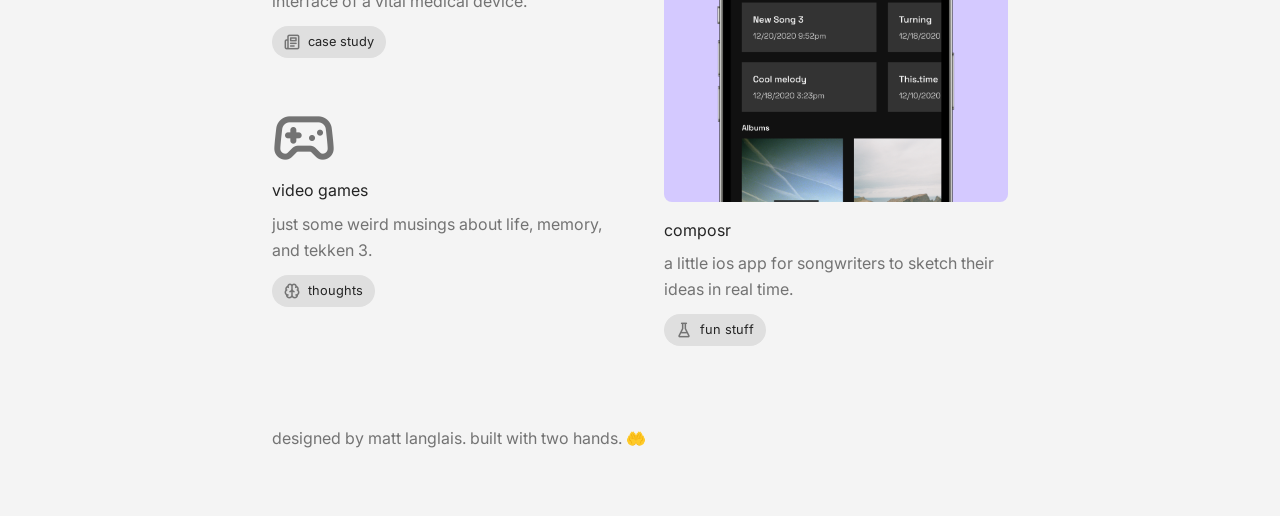
==== commit 2875af5b: "Add files via upload" ====
--- a/index.html
+++ b/index.html
@@ -70,7 +70,7 @@
                         <a href="/project" class="card">
                             <img src="images/medical-device.png" alt="test" class="card-img">
                             <p class="p-title">medical device ui redesign</p>
-                            <p>my first and one of my favorite ux projects ever. ux research and design for the interface of a vital medical device.</p>
+                            <p>one of my favorite ux projects ever happened to be my first. ux research and design for the interface of a vital medical device.</p>
                             <span class="tag">
                                 <img src="images/icons/case-study.png" alt="" aria-hidden="true">
                                 case study
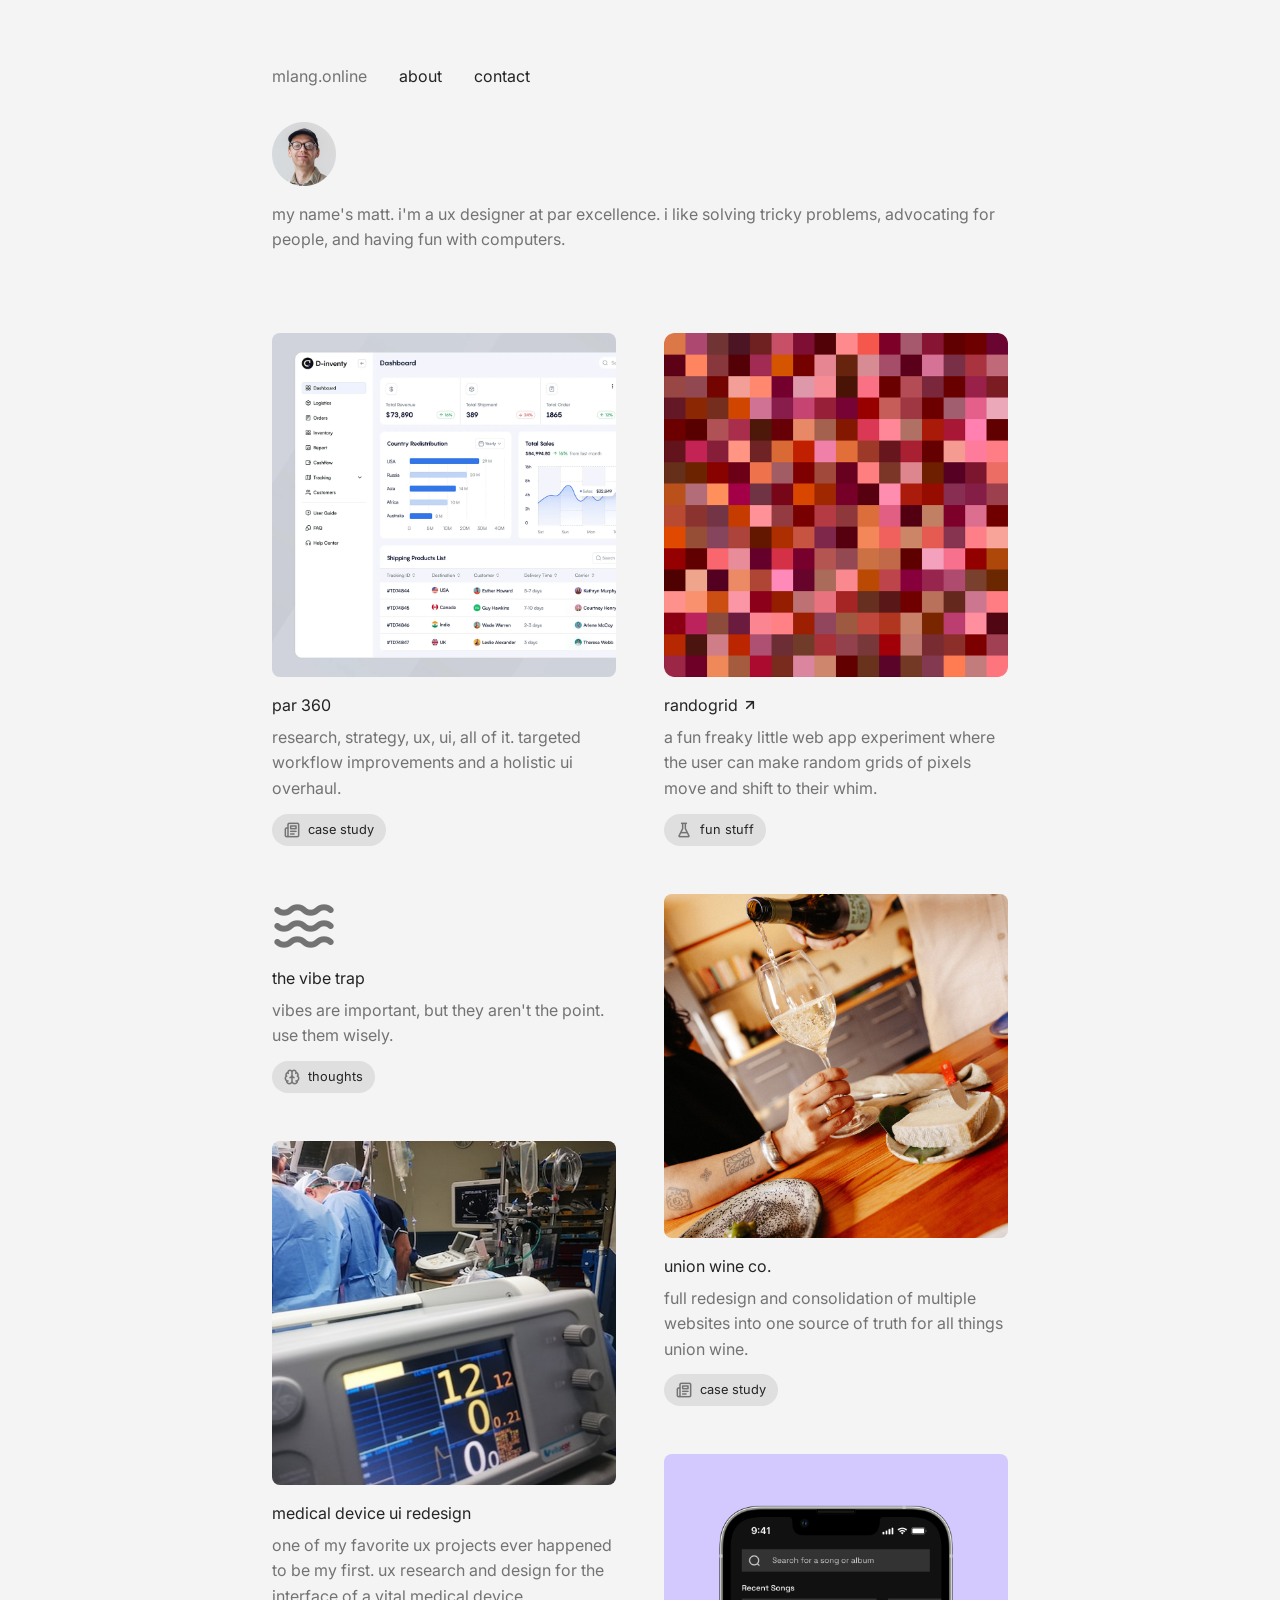
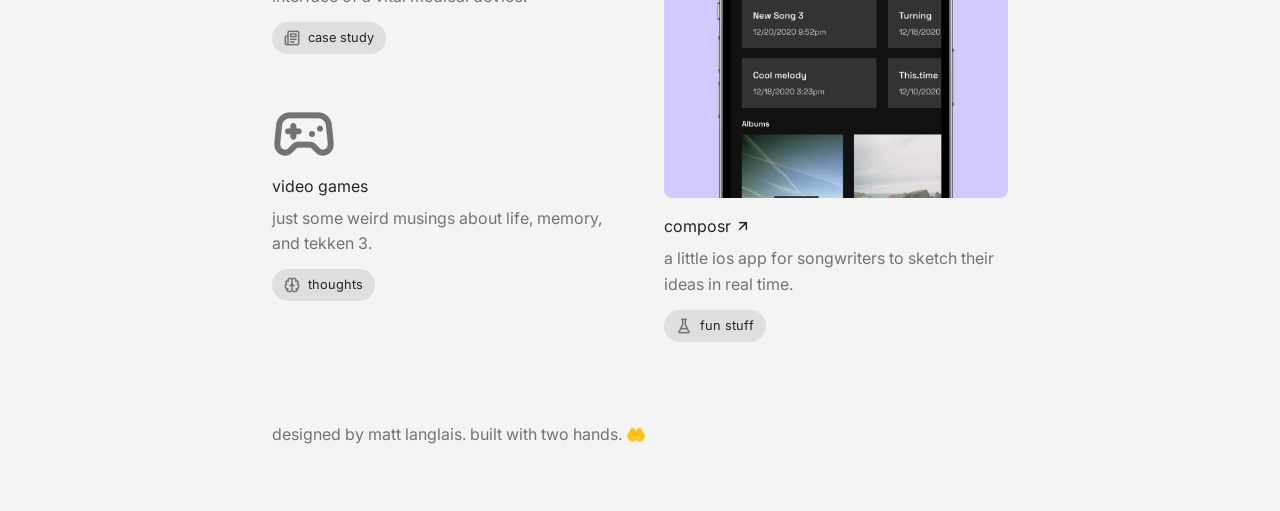
==== commit e3c57af9: "Add files via upload" ====
--- a/index.html
+++ b/index.html
@@ -42,7 +42,10 @@
                         </a>
                         <a href="/project" class="card">
                             <img src="images/randogrid.png" alt="test" class="card-img">
-                            <p class="p-title">randogrid</p>
+                            <span class="p-title">
+                                randogrid
+                                <img src="images/icons/external-link.png" alt="" aria-hidden="true">
+                            </span>
                             <p>a fun freaky little web app experiment where the user can make random grids of pixels move and shift to their whim.</p>
                             <span class="tag">
                                 <img src="images/icons/fun-stuff.png" alt="" aria-hidden="true">
@@ -78,7 +81,10 @@
                         </a>
                         <a href="/project" class="card">
                             <img src="images/composr.png" alt="test" class="card-img">
-                            <p class="p-title">composr</p>
+                            <span class="p-title">
+                                composr
+                                <img src="images/icons/external-link.png" alt="" aria-hidden="true">
+                            </span>
                             <p>a little ios app for songwriters to sketch their ideas in real time.</p>
                             <span class="tag">
                                 <img src="images/icons/fun-stuff.png" alt="" aria-hidden="true">
--- a/style.css
+++ b/style.css
@@ -123,7 +123,18 @@
 }
 
 .p-title {
-    color: #242424;
+    display: inline-flex;
+    align-items: center;
+    gap: 0.25rem;
+    font-size: 1rem;
+    line-height: 1.5rem;
+    color: var(--color-text-button);
+}
+
+.p-title img {
+    width: 1rem;
+    height: 1rem;
+    border-radius: 0px;
 }
 
 .tag {
